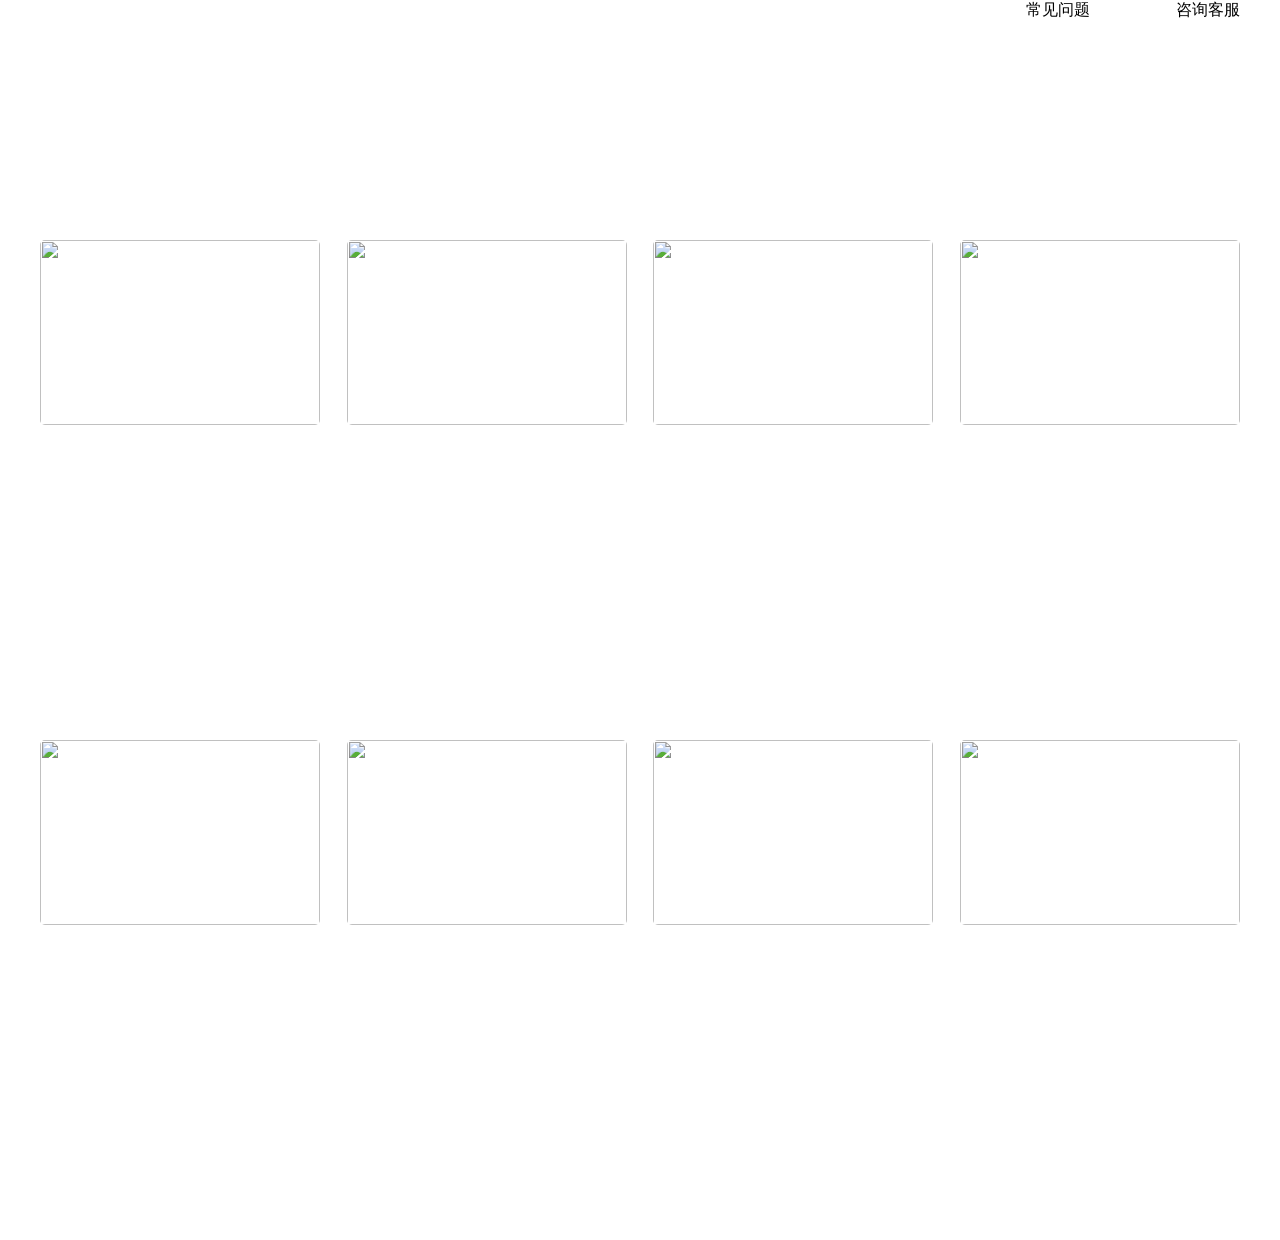
==== index.html @ 348e0cd1 "Update index.html" ====
<!DOCTYPE html>
<html>
	<head>
		<title>内容</title>
		<meta charset="utf-8" />
		<style type="text/css">
			html,body{
				width:100%;
				height:100%;
				margin:0px;
				background-image:url('https://www.ccam.org.cn/CN/static/img/173.jpg');
				background-size: cover;
			}
			#main{
				width:100%;
				height:100%;
			}
			#header{
				width:100%;
				min-width:1200px;
				height:200px;
				background-color:white:
			}
			#header >div{
				width:1200px;
				heigth:70px;
				margin:0px auto;
				display:flex;
				justify-content:space-between;
				align-items:center;
			}
			#header_center >img{
				width:200px;
				
			}
			#header_center_right{
				width:300px;
				height:100%;
				display: flex;
				transition:all 0.5s ease;
			}
			#header_center_right img{
				width: 30px;
			}
			#header_center_right > div{
				width: 150px;
				display:flex;
				justify-content: flex-end;
				align:items: center;
			}
			#link{
				width: 1200px;
				height: 500px;
				margin: 40px auto;
				flex-wrap:wrap;
				display: flex;
				justify-content: space-between;
				flex-direction: row; 
			}
			#link > div{
				width:280px;
				height: 500px;
				display:flex;
				justify-content: center;
			}
			#link img{
				width:280px;
				height: 185px;
				border-radius: 5px;
			}
			#bg{
			      	position:absolute;
			      	top:0px;
			      	left:0px;
			      	background-color:#000000;
			        width:100%;
			      	height:100%;
			      	background-repeat:no-repeat;
			      	background-position:center;
			      	background-size:80% auto;
			      	display:none;
			}
			.close_btn{
			        position:absolute;
			      	top:30px;
			      	right:30px;
			      	cursor:pointer;
			      	display:none;
			      }
		</style>
		<script type="text/javascript">
		      function showImage(id){
		        document.getElementById("bg").style.backgroundImage = "url('https://alphaxuan.github.io/img/"+id+".jpg')";
		        document.getElementById("bg").style.display = "block";
		        document.getElementsByClassName("close_btn")[0].style.display = "block";
		    }
		      function closeImage(){
				document.getElementById("bg").style.display = "none";
		    	document.getElementsByClassName("close_btn")[0].style.display = "none";
		    }
			  function change(){
			    document.getElementById("header_center_right").style.transform="scale(1.1)";
			}
			  function reset(){
			    document.getElementById("header_center_right").style.transform="scale(1)";
			}
		    </script>
	</head>
	<body>
		<div id="main">
			<div id="header">
				<div id="header_center">
					<img src="https://www.ccam.org.cn/CN/static/img/11.png" alt>
					<div id="header_center_right"  onmouseover="change()" onmouseout="reset()">
						<div>
							<img src="https://img95.699pic.com/xsj/18/tt/td.jpg%21/fh/300" alt>
							<span>常见问题</span>
						</div>
						<div>
							<img src="https://img1.baidu.com/it/u=3559710718,627039219&fm=253&fmt=auto&app=138&f=JPEG?w=500&h=500" alt>
							<span>咨询客服</span>
						</div>
					</div>
				</div>
			</div>
			<div id="link">
				<div>
					<img id="img" src="https://www.ccam.org.cn/public/exhibition/logo/20210614200809.jpg" onclick="showImage(1)">
				</div>
				<div>
					<img id="img" src="https://www.ccam.org.cn/public/exhibition/logo/20210614201835.jpg" onclick="showImage(2)">
				</div>
				<div>
					<img id="img" src="https://www.ccam.org.cn/public/exhibition/logo/20210614202426.jpg" onclick="showImage(3)">
				</div>
				<div>
					<img id="img" src="https://www.ccam.org.cn/public/exhibition/logo/20210614202626.jpg" onclick="showImage(4)">
				</div>
				<div>
					<img id="img" src="https://www.ccam.org.cn/public/collection/s_20210528152109.jpg" onclick="showImage(5)">
				</div>
				<div>
					<img id="img" src="https://www.ccam.org.cn/public/collection/s_20210528152229.jpg" onclick="showImage(6)">
				</div>
				<div>
					<img id="img" src="https://www.ccam.org.cn/public/collection/s_20210528152759.jpg" onclick="showImage(7)"> 
				</div>
				<div>
					<img id="img" src="https://www.ccam.org.cn/public/collection/s_20210528153625.jpg" onclick="showImage(8)">
				</div>
			</div>
		</div>
		<div id="bg"></div>
		<img class="close_btn" src="https://tse3-mm.cn.bing.net/th/id/OIP-C.HcGQbPO0oVS8uN9WWWvqMAAAAA?rs=1&pid=ImgDetMain" title="关闭" onclick="closeImage()" />
	</body>
</html>
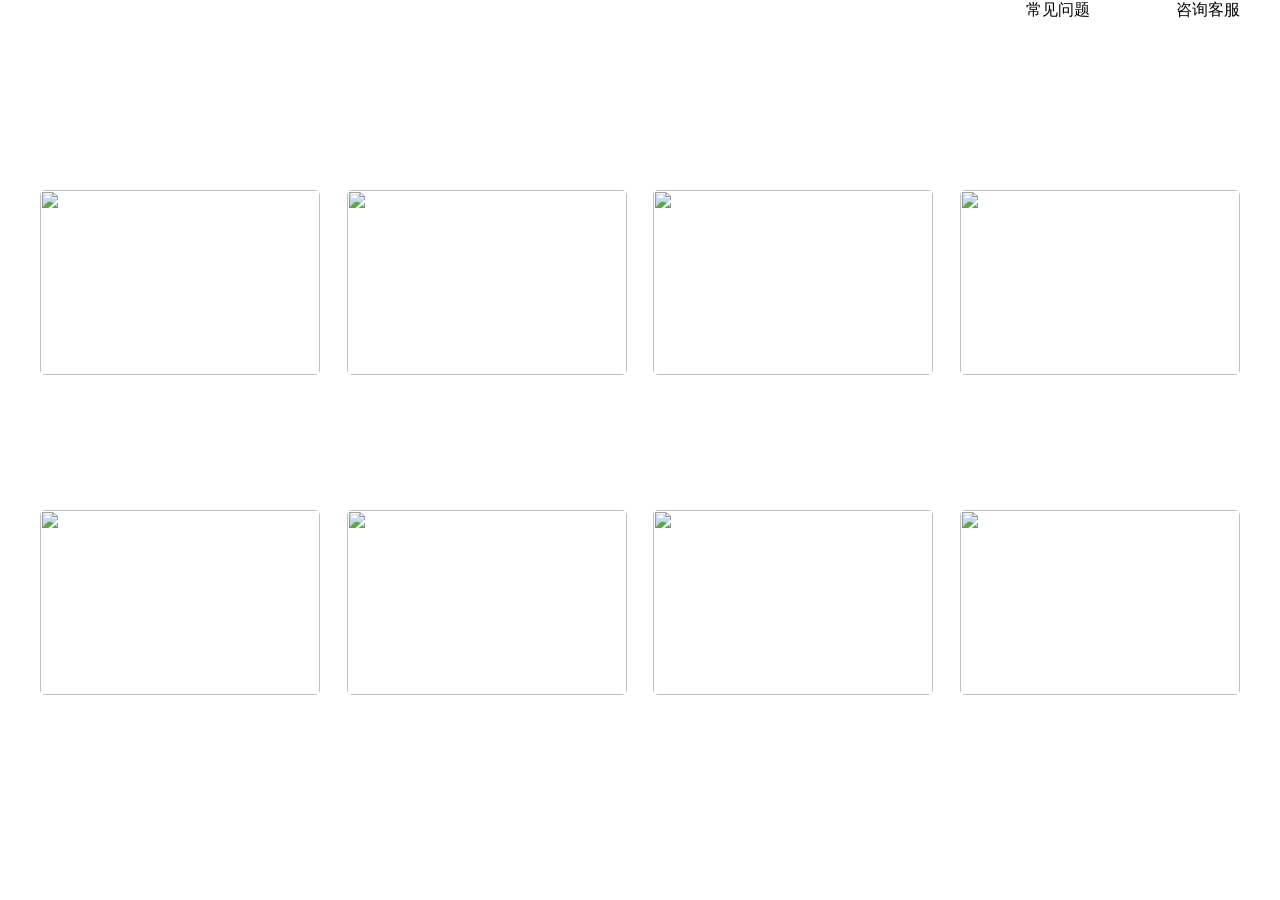
==== commit cfe18338: "Update index.html" ====
--- a/index.html
+++ b/index.html
@@ -1,6 +1,7 @@
 <!DOCTYPE html>
 <html>
 	<head>
+		<script src="https://libs.baidu.com/jquery/1.8.3/jquery.min.js"></script>
 		<title>内容</title>
 		<meta charset="utf-8" />
 		<style type="text/css">
@@ -18,7 +19,7 @@
 			#header{
 				width:100%;
 				min-width:1200px;
-				height:200px;
+				height:150px;
 				background-color:white:
 			}
 			#header >div{
@@ -31,7 +32,6 @@
 			}
 			#header_center >img{
 				width:200px;
-				
 			}
 			#header_center_right{
 				width:300px;
@@ -59,7 +59,7 @@
 			}
 			#link > div{
 				width:280px;
-				height: 500px;
+				height: 320px;
 				display:flex;
 				justify-content: center;
 			}
@@ -67,12 +67,14 @@
 				width:280px;
 				height: 185px;
 				border-radius: 5px;
+				cursor: zoom-in;
+				transition: all 0.6s;  
 			}
 			#bg{
 			      	position:absolute;
 			      	top:0px;
 			      	left:0px;
-			      	background-color:#000000;
+			      	background-color:#ffffff;
 			        width:100%;
 			      	height:100%;
 			      	background-repeat:no-repeat;
@@ -87,23 +89,31 @@
 			      	cursor:pointer;
 			      	display:none;
 			      }
-		</style>
+			
+			#link img:hover {  
+				transform: scale(1.4);  
+			}
+		</style>		
 		<script type="text/javascript">
-		      function showImage(id){
-		        document.getElementById("bg").style.backgroundImage = "url('https://alphaxuan.github.io/img/"+id+".jpg')";
-		        document.getElementById("bg").style.display = "block";
-		        document.getElementsByClassName("close_btn")[0].style.display = "block";
-		    }
-		      function closeImage(){
-				document.getElementById("bg").style.display = "none";
-		    	document.getElementsByClassName("close_btn")[0].style.display = "none";
-		    }
+		      $(function(){
+		      	$("#link img").click(function(){
+		      		$("#bg").css("background-image","url('"+this.src+"')");
+		      		$("#bg").css("display","block");
+		      		$(".close_btn").css("display","block");
+		      	});
+				
+				$(".close_btn").click(function(){
+					$("#bg").css("display","none");
+					$(".close_btn").css("display","none");
+				});
+		      });
+			  
 			  function change(){
-			    document.getElementById("header_center_right").style.transform="scale(1.1)";
-			}
+			  	document.getElementById("header_center_right").style.transform="scale(1.1)";
+			  	}
 			  function reset(){
-			    document.getElementById("header_center_right").style.transform="scale(1)";
-			}
+			  	document.getElementById("header_center_right").style.transform="scale(1)";
+			  	}
 		    </script>
 	</head>
 	<body>
@@ -125,28 +135,28 @@
 			</div>
 			<div id="link">
 				<div>
-					<img id="img" src="https://www.ccam.org.cn/public/exhibition/logo/20210614200809.jpg" onclick="showImage(1)">
+					<img src="https://www.ccam.org.cn/public/exhibition/logo/20210614200809.jpg">
 				</div>
 				<div>
-					<img id="img" src="https://www.ccam.org.cn/public/exhibition/logo/20210614201835.jpg" onclick="showImage(2)">
+					<img src="https://www.ccam.org.cn/public/exhibition/logo/20210614201835.jpg">
 				</div>
 				<div>
-					<img id="img" src="https://www.ccam.org.cn/public/exhibition/logo/20210614202426.jpg" onclick="showImage(3)">
+					<img src="https://www.ccam.org.cn/public/exhibition/logo/20210614202426.jpg">
 				</div>
 				<div>
-					<img id="img" src="https://www.ccam.org.cn/public/exhibition/logo/20210614202626.jpg" onclick="showImage(4)">
+					<img src="https://www.ccam.org.cn/public/exhibition/logo/20210614202626.jpg">
 				</div>
 				<div>
-					<img id="img" src="https://www.ccam.org.cn/public/collection/s_20210528152109.jpg" onclick="showImage(5)">
+					<img src="https://www.ccam.org.cn/public/collection/s_20210528152109.jpg">
 				</div>
 				<div>
-					<img id="img" src="https://www.ccam.org.cn/public/collection/s_20210528152229.jpg" onclick="showImage(6)">
+					<img src="https://www.ccam.org.cn/public/collection/s_20210528152229.jpg">
 				</div>
 				<div>
-					<img id="img" src="https://www.ccam.org.cn/public/collection/s_20210528152759.jpg" onclick="showImage(7)"> 
+					<img src="https://www.ccam.org.cn/public/collection/s_20210528152759.jpg"> 
 				</div>
 				<div>
-					<img id="img" src="https://www.ccam.org.cn/public/collection/s_20210528153625.jpg" onclick="showImage(8)">
+					<img src="https://www.ccam.org.cn/public/collection/s_20210528153625.jpg">
 				</div>
 			</div>
 		</div>
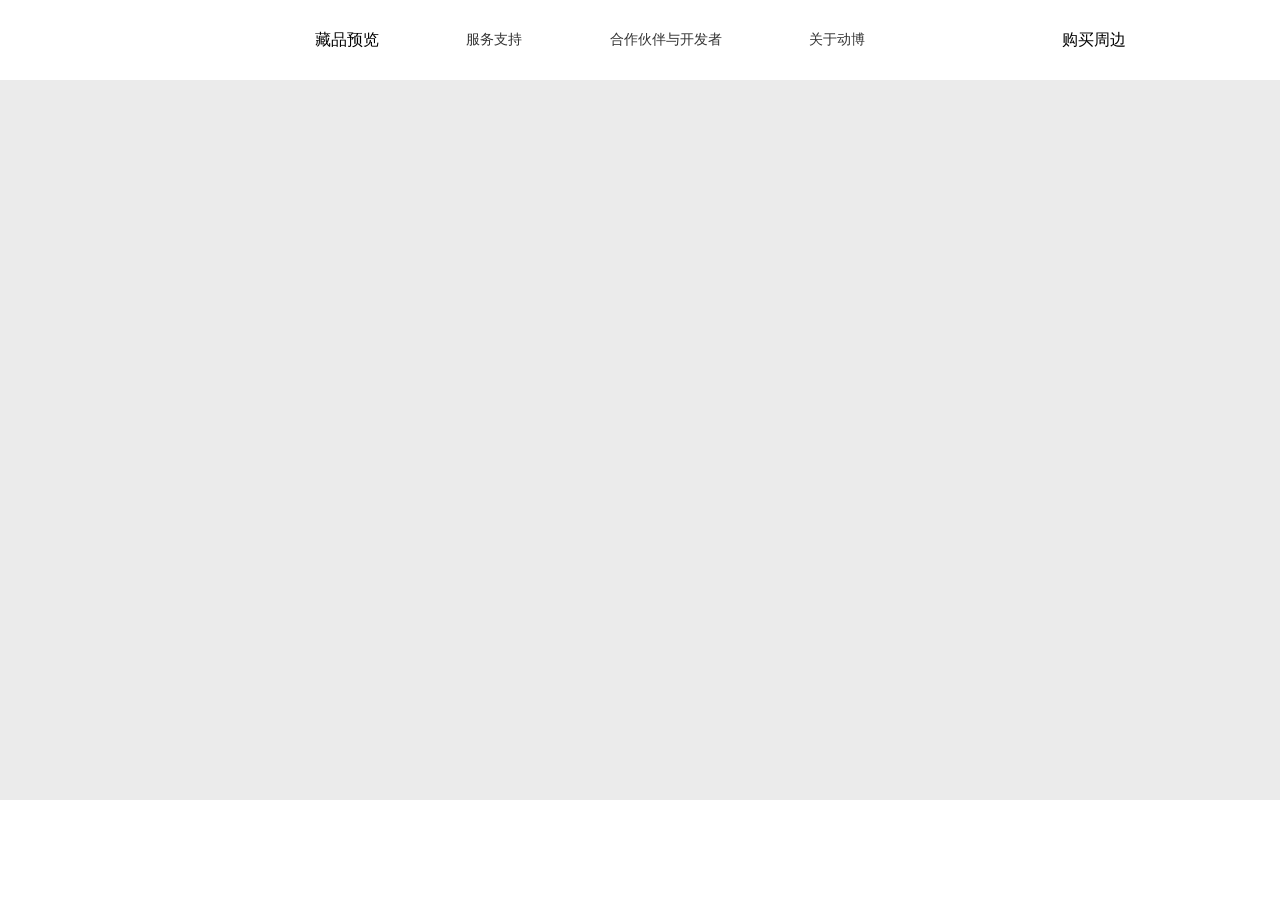
==== commit db9c0fb6: "Add files via upload" ====
--- a/index.html
+++ b/index.html
@@ -1,166 +1,118 @@
 <!DOCTYPE html>
 <html>
-	<head>
-		<script src="https://libs.baidu.com/jquery/1.8.3/jquery.min.js"></script>
-		<title>内容</title>
-		<meta charset="utf-8" />
-		<style type="text/css">
+	<head>
+		<script src="https://libs.baidu.com/jquery/1.8.3/jquery.min.js"></script>
+		<title>内容指示页</title>
+		<meta charset="utf-8">
+		<style type="text/css">
 			html,body{
-				width:100%;
-				height:100%;
-				margin:0px;
-				background-image:url('https://www.ccam.org.cn/CN/static/img/173.jpg');
-				background-size: cover;
-			}
-			#main{
-				width:100%;
-				height:100%;
-			}
-			#header{
-				width:100%;
-				min-width:1200px;
-				height:150px;
-				background-color:white:
-			}
-			#header >div{
-				width:1200px;
-				heigth:70px;
-				margin:0px auto;
-				display:flex;
-				justify-content:space-between;
-				align-items:center;
-			}
-			#header_center >img{
-				width:200px;
-			}
-			#header_center_right{
-				width:300px;
-				height:100%;
-				display: flex;
-				transition:all 0.5s ease;
-			}
-			#header_center_right img{
-				width: 30px;
-			}
-			#header_center_right > div{
-				width: 150px;
-				display:flex;
-				justify-content: flex-end;
-				align:items: center;
-			}
-			#link{
-				width: 1200px;
-				height: 500px;
-				margin: 40px auto;
-				flex-wrap:wrap;
-				display: flex;
-				justify-content: space-between;
-				flex-direction: row; 
-			}
-			#link > div{
-				width:280px;
-				height: 320px;
-				display:flex;
-				justify-content: center;
-			}
-			#link img{
-				width:280px;
-				height: 185px;
-				border-radius: 5px;
-				cursor: zoom-in;
-				transition: all 0.6s;  
-			}
-			#bg{
-			      	position:absolute;
-			      	top:0px;
-			      	left:0px;
-			      	background-color:#ffffff;
-			        width:100%;
-			      	height:100%;
-			      	background-repeat:no-repeat;
-			      	background-position:center;
-			      	background-size:80% auto;
-			      	display:none;
-			}
-			.close_btn{
-			        position:absolute;
-			      	top:30px;
-			      	right:30px;
-			      	cursor:pointer;
-			      	display:none;
-			      }
-			
-			#link img:hover {  
-				transform: scale(1.4);  
-			}
-		</style>		
-		<script type="text/javascript">
-		      $(function(){
-		      	$("#link img").click(function(){
-		      		$("#bg").css("background-image","url('"+this.src+"')");
-		      		$("#bg").css("display","block");
-		      		$(".close_btn").css("display","block");
-		      	});
-				
-				$(".close_btn").click(function(){
-					$("#bg").css("display","none");
-					$(".close_btn").css("display","none");
-				});
-		      });
-			  
-			  function change(){
-			  	document.getElementById("header_center_right").style.transform="scale(1.1)";
-			  	}
-			  function reset(){
-			  	document.getElementById("header_center_right").style.transform="scale(1)";
-			  	}
-		    </script>
+				width: 100%;
+				margin: 0px;
+				}
+				#main{
+					width: 100%;
+					min-height: 800px;
+					background-color: #ebebeb;
+				}
+				#main > img{
+					width: 100%;
+				}
+				#header{
+					width: 100%;
+					min-width: 1100px;
+					height: 80px;
+					background-color: white;
+					position: fixed;
+				}
+				#header > div{
+					width: 1100px;
+					height: 100%;
+					line-height: 80px;
+					margin: 0px auto;
+					display: flex;
+					justify-content: space-between;
+				}
+				#logo > img{
+					height: 30px;
+					background-color: white;
+					margin-top: 22px;
+				}
+				#center{
+					width: 600px;
+					height: 100%;
+					display: flex;
+					justify-content: space-between;
+				}
+				#center > div{
+					min-width: 50px;
+					font-size: 14px;
+					color: #333333;
+				}
+				#right{
+					width: 150px;
+					display: flex;
+					align-items: center;
+				}
+				#right > span{
+					font-family: Microsoft YaHei, Arial, Helvetica, sans-serif;
+					margin-left: 4px;
+				}
+				#buy{
+					width: 18px;
+				}
+				#arrow{
+					width: 12px;
+					height: 12px;
+					margin-left: 2px;
+				}
+				#search{
+					width: 20px;
+					margin-left: 30px;
+				}
+				a{
+				    color:#000000;
+				    text-decoration:none;
+				    margin-left:50px;
+				}
+				a:hover{
+				    color:#FF0000;
+				    text-decoration:underline;
+				}
+				a:hover img{
+				    opacity:0.5;
+				}
+		</style>
 	</head>
-	<body>
-		<div id="main">
-			<div id="header">
-				<div id="header_center">
-					<img src="https://www.ccam.org.cn/CN/static/img/11.png" alt>
-					<div id="header_center_right"  onmouseover="change()" onmouseout="reset()">
-						<div>
-							<img src="https://img95.699pic.com/xsj/18/tt/td.jpg%21/fh/300" alt>
-							<span>常见问题</span>
-						</div>
-						<div>
-							<img src="https://img1.baidu.com/it/u=3559710718,627039219&fm=253&fmt=auto&app=138&f=JPEG?w=500&h=500" alt>
-							<span>咨询客服</span>
-						</div>
-					</div>
-				</div>
-			</div>
-			<div id="link">
-				<div>
-					<img src="https://www.ccam.org.cn/public/exhibition/logo/20210614200809.jpg">
-				</div>
-				<div>
-					<img src="https://www.ccam.org.cn/public/exhibition/logo/20210614201835.jpg">
-				</div>
-				<div>
-					<img src="https://www.ccam.org.cn/public/exhibition/logo/20210614202426.jpg">
-				</div>
-				<div>
-					<img src="https://www.ccam.org.cn/public/exhibition/logo/20210614202626.jpg">
-				</div>
-				<div>
-					<img src="https://www.ccam.org.cn/public/collection/s_20210528152109.jpg">
-				</div>
-				<div>
-					<img src="https://www.ccam.org.cn/public/collection/s_20210528152229.jpg">
-				</div>
-				<div>
-					<img src="https://www.ccam.org.cn/public/collection/s_20210528152759.jpg"> 
-				</div>
-				<div>
-					<img src="https://www.ccam.org.cn/public/collection/s_20210528153625.jpg">
-				</div>
-			</div>
-		</div>
-		<div id="bg"></div>
-		<img class="close_btn" src="https://tse3-mm.cn.bing.net/th/id/OIP-C.HcGQbPO0oVS8uN9WWWvqMAAAAA?rs=1&pid=ImgDetMain" title="关闭" onclick="closeImage()" />
+
+	<body>
+		<div id="main">
+			<div id="header">
+				<div>
+					<div id="logo">
+						<img src="https://www.ccam.org.cn/CN/static/img/11.png" alt="">
+					</div>
+					<div id="center">
+						<a href="https://alphaxuan.github.io/" target="_blank">藏品预览</a>
+						<div>服务支持</div>
+						<div>合作伙伴与开发者</div>
+						<div>关于动博</div>
+					</div>
+					<div id="right">
+						<img id="buy" src="http://www.youyu001.com/res/htmlLX/goumaijilu.png" alt="">
+						<span>购买周边</span>
+						<img id="arrow" src="http://www.youyu001.com/res/htmlLX/xiajiantou.png" alt="">
+						<img id="search" src="http://www.youyu001.com/res/htmlLX/sousuoxiao.png" alt="">
+					</div>
+				</div>
+			</div>
+			<img src="https://thumbnail1.baidupcs.com/thumbnail/3f31932a4p9e7098cb78d684b0093115?fid=1100049067549-250528-961649591077145&rt=pr&sign=FDTAER-DCb740ccc5511e5e8fedcff06b081203-s4%2fsTzH9CBWDRIRbtB021BbufvU%3d&expires=8h&chkbd=0&chkv=0&dp-logid=224881064627632625&dp-callid=0&time=1704873600&size=c1707_u960&quality=90&vuk=1100049067549&ft=image&autopolicy=1">
+			<img src="https://thumbnail1.baidupcs.com/thumbnail/abae15fedn7564456b1204fe8dc5ae85?fid=1100049067549-250528-428271651131821&rt=pr&sign=FDTAER-DCb740ccc5511e5e8fedcff06b081203-6GlnbcThxodV8Ub2l%2bvTlgmUeo4%3d&expires=8h&chkbd=0&chkv=0&dp-logid=224881064627632625&dp-callid=0&time=1704873600&size=c1707_u960&quality=90&vuk=1100049067549&ft=image&autopolicy=1">
+			<img src="https://thumbnail1.baidupcs.com/thumbnail/ae0b21af5u2a4d3f4ff5de5d562b66be?fid=1100049067549-250528-828181870262966&rt=pr&sign=FDTAER-DCb740ccc5511e5e8fedcff06b081203-Fjo8Mon%2bZYY8U9W8yb%2bpFss3iEs%3d&expires=8h&chkbd=0&chkv=0&dp-logid=224881064627632625&dp-callid=0&time=1704873600&size=c1707_u960&quality=90&vuk=1100049067549&ft=image&autopolicy=1">
+			<img src="https://thumbnail1.baidupcs.com/thumbnail/ee5055441m132168dba936076ff0ff58?fid=1100049067549-250528-424950023424142&rt=pr&sign=FDTAER-DCb740ccc5511e5e8fedcff06b081203-Z4xS9K7Mb6dJA%2f%2fTtTfuYO5z5KY%3d&expires=8h&chkbd=0&chkv=0&dp-logid=224881064627632625&dp-callid=0&time=1704873600&size=c1707_u960&quality=90&vuk=1100049067549&ft=image&autopolicy=1">
+			<img src="https://thumbnail1.baidupcs.com/thumbnail/002abc301rc53f39e582407ad238b76a?fid=1100049067549-250528-327082136793776&rt=pr&sign=FDTAER-DCb740ccc5511e5e8fedcff06b081203-ZpIUd7ZFPUsZR8%2bJa%2bjwuzIN8nU%3d&expires=8h&chkbd=0&chkv=0&dp-logid=224881064627632625&dp-callid=0&time=1704873600&size=c1707_u960&quality=90&vuk=1100049067549&ft=image&autopolicy=1">
+			<img src="https://thumbnail1.baidupcs.com/thumbnail/28282bd5fnc2c2e181ea9a2532ae7257?fid=1100049067549-250528-541861097739239&rt=pr&sign=FDTAER-DCb740ccc5511e5e8fedcff06b081203-azs8wN4rHuBQEkHbo5gXaB7EhL0%3d&expires=8h&chkbd=0&chkv=0&dp-logid=224881064627632625&dp-callid=0&time=1704873600&size=c1707_u960&quality=90&vuk=1100049067549&ft=image&autopolicy=1">
+			<img src="https://thumbnail1.baidupcs.com/thumbnail/a63ab63a0sfdc2bc5fd3de2d74e4b7b1?fid=1100049067549-250528-818912879195441&rt=pr&sign=FDTAER-DCb740ccc5511e5e8fedcff06b081203-efbKvkZwsMHXW%2b2M4KNzWPJnmGI%3d&expires=8h&chkbd=0&chkv=0&dp-logid=224881064627632625&dp-callid=0&time=1704873600&size=c1707_u960&quality=90&vuk=1100049067549&ft=image&autopolicy=1">
+			<img src="https://thumbnail1.baidupcs.com/thumbnail/4ef0ea178j63831302b67c67f2a1cba4?fid=1100049067549-250528-10840387591821&rt=pr&sign=FDTAER-DCb740ccc5511e5e8fedcff06b081203-2k8RvvbP56frJQ2ijOIft%2f3Z2ro%3d&expires=8h&chkbd=0&chkv=0&dp-logid=224881064627632625&dp-callid=0&time=1704873600&size=c1707_u960&quality=90&vuk=1100049067549&ft=image&autopolicy=1">
+		</div>
 	</body>
-</html>
+</html>
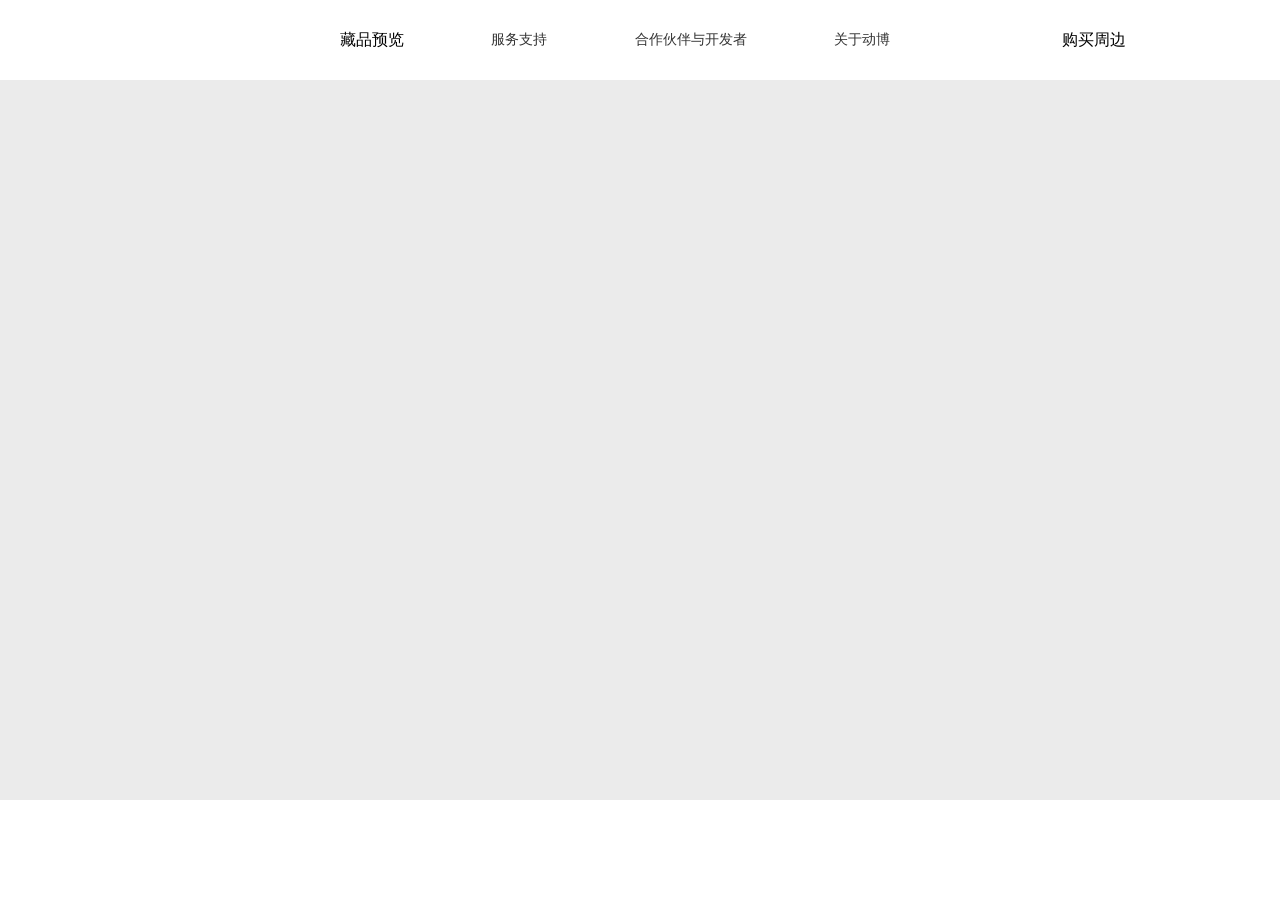
==== commit 59524d0d: "Update index.html" ====
--- a/index.html
+++ b/index.html
@@ -1,73 +1,73 @@
-<!DOCTYPE html>
-<html>
+<!DOCTYPE html>
+<html>
 	<head>
 		<script src="https://libs.baidu.com/jquery/1.8.3/jquery.min.js"></script>
 		<title>内容指示页</title>
 		<meta charset="utf-8">
 		<style type="text/css">
-			html,body{
-				width: 100%;
-				margin: 0px;
-				}
-				#main{
-					width: 100%;
-					min-height: 800px;
-					background-color: #ebebeb;
-				}
-				#main > img{
-					width: 100%;
-				}
-				#header{
-					width: 100%;
-					min-width: 1100px;
-					height: 80px;
-					background-color: white;
-					position: fixed;
-				}
-				#header > div{
-					width: 1100px;
-					height: 100%;
-					line-height: 80px;
-					margin: 0px auto;
-					display: flex;
-					justify-content: space-between;
-				}
-				#logo > img{
-					height: 30px;
-					background-color: white;
-					margin-top: 22px;
-				}
-				#center{
-					width: 600px;
-					height: 100%;
-					display: flex;
-					justify-content: space-between;
-				}
-				#center > div{
-					min-width: 50px;
-					font-size: 14px;
-					color: #333333;
-				}
-				#right{
-					width: 150px;
-					display: flex;
-					align-items: center;
-				}
-				#right > span{
-					font-family: Microsoft YaHei, Arial, Helvetica, sans-serif;
-					margin-left: 4px;
-				}
-				#buy{
-					width: 18px;
-				}
-				#arrow{
-					width: 12px;
-					height: 12px;
-					margin-left: 2px;
-				}
-				#search{
-					width: 20px;
-					margin-left: 30px;
+			html,body{
+				width: 100%;
+				margin: 0px;
+				}
+				#main{
+					width: 100%;
+					min-height: 800px;
+					background-color: #ebebeb;
+				}
+				#main > img{
+					width: 100%;
+				}
+				#header{
+					width: 100%;
+					min-width: 1100px;
+					height: 80px;
+					background-color: white;
+					position: fixed;
+				}
+				#header > div{
+					width: 1100px;
+					height: 100%;
+					line-height: 80px;
+					margin: 0px auto;
+					display: flex;
+					justify-content: space-between;
+				}
+				#logo > img{
+					height: 30px;
+					background-color: white;
+					margin-top: 22px;
+				}
+				#center{
+					width: 600px;
+					height: 100%;
+					display: flex;
+					justify-content: space-between;
+				}
+				#center > div{
+					min-width: 50px;
+					font-size: 14px;
+					color: #333333;
+				}
+				#right{
+					width: 150px;
+					display: flex;
+					align-items: center;
+				}
+				#right > span{
+					font-family: Microsoft YaHei, Arial, Helvetica, sans-serif;
+					margin-left: 4px;
+				}
+				#buy{
+					width: 18px;
+				}
+				#arrow{
+					width: 12px;
+					height: 12px;
+					margin-left: 2px;
+				}
+				#search{
+					width: 20px;
+					margin-left: 30px;
 				}
 				a{
 				    color:#000000;
@@ -82,17 +82,19 @@
 				    opacity:0.5;
 				}
 		</style>
-	</head>
-
+	</head>
+
 	<body>
 		<div id="main">
 			<div id="header">
 				<div>
 					<div id="logo">
-						<img src="https://www.ccam.org.cn/CN/static/img/11.png" alt="">
+						<a href="https://hifumi0721.github.io/ex44/">
+							<img src="https://www.ccam.org.cn/CN/static/img/11.png" alt="">
+						</a>
 					</div>
 					<div id="center">
-						<a href="https://alphaxuan.github.io/" target="_blank">藏品预览</a>
+						<a href="https://alphaxuan.github.io/%E8%97%8F%E5%93%81/" target="_blank">藏品预览</a>
 						<div>服务支持</div>
 						<div>合作伙伴与开发者</div>
 						<div>关于动博</div>
@@ -114,5 +116,5 @@
 			<img src="https://thumbnail1.baidupcs.com/thumbnail/a63ab63a0sfdc2bc5fd3de2d74e4b7b1?fid=1100049067549-250528-818912879195441&rt=pr&sign=FDTAER-DCb740ccc5511e5e8fedcff06b081203-efbKvkZwsMHXW%2b2M4KNzWPJnmGI%3d&expires=8h&chkbd=0&chkv=0&dp-logid=224881064627632625&dp-callid=0&time=1704873600&size=c1707_u960&quality=90&vuk=1100049067549&ft=image&autopolicy=1">
 			<img src="https://thumbnail1.baidupcs.com/thumbnail/4ef0ea178j63831302b67c67f2a1cba4?fid=1100049067549-250528-10840387591821&rt=pr&sign=FDTAER-DCb740ccc5511e5e8fedcff06b081203-2k8RvvbP56frJQ2ijOIft%2f3Z2ro%3d&expires=8h&chkbd=0&chkv=0&dp-logid=224881064627632625&dp-callid=0&time=1704873600&size=c1707_u960&quality=90&vuk=1100049067549&ft=image&autopolicy=1">
 		</div>
-	</body>
-</html>+	</body>
+</html>
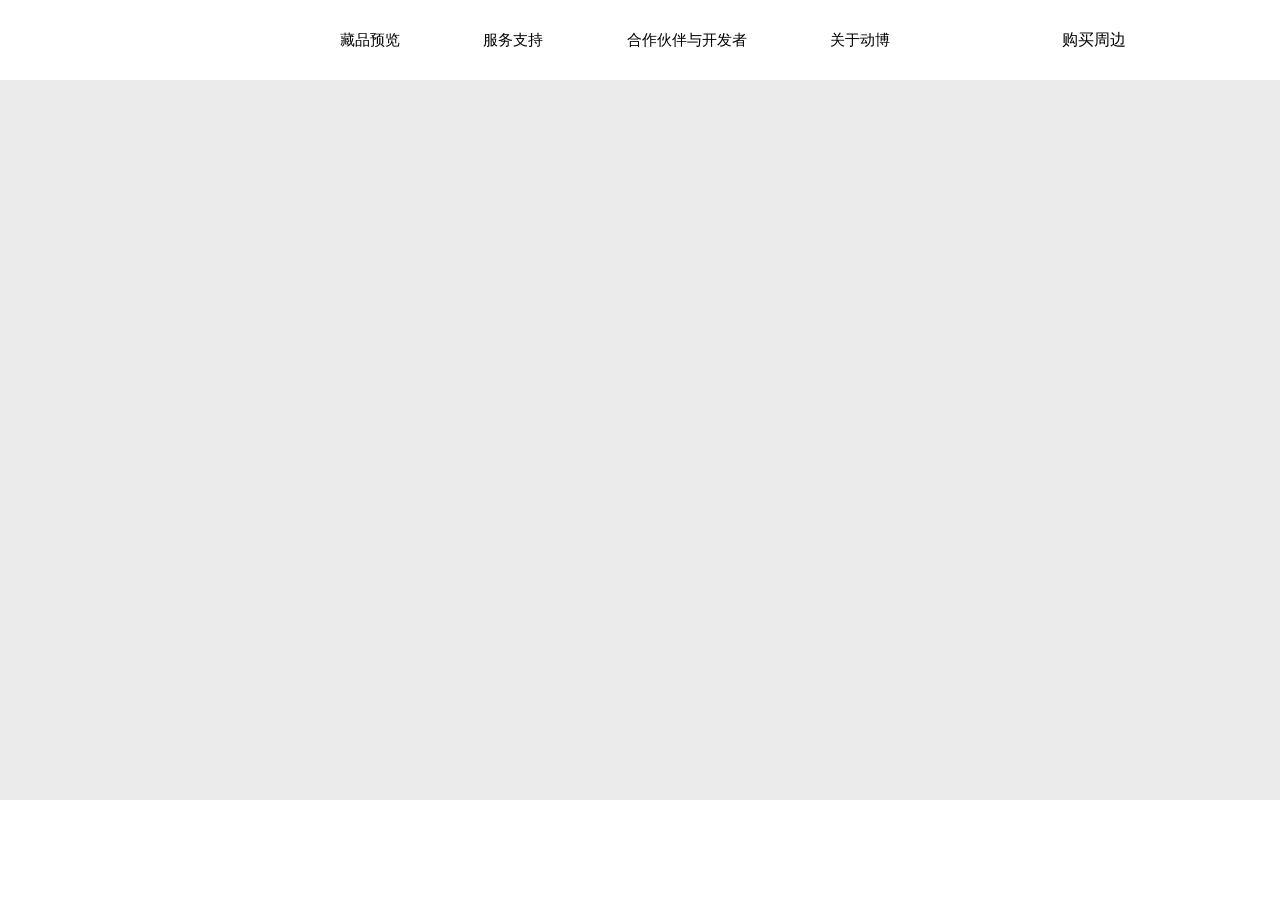
==== commit 8fb6c1b8: "Update index.html" ====
--- a/index.html
+++ b/index.html
@@ -70,6 +70,7 @@
 					margin-left: 30px;
 				}
 				a{
+				    font-size: 15px;
 				    color:#000000;
 				    text-decoration:none;
 				    margin-left:50px;
@@ -94,10 +95,18 @@
 						</a>
 					</div>
 					<div id="center">
-						<a href="https://alphaxuan.github.io/%E8%97%8F%E5%93%81/" target="_blank">藏品预览</a>
-						<div>服务支持</div>
-						<div>合作伙伴与开发者</div>
-						<div>关于动博</div>
+						<div>
+					    		<a href="https://alphaxuan.github.io/%E8%97%8F%E5%93%81/" target="_blank">藏品预览</a>
+					  	</div>
+						<div>
+						  <a href="https://majunhangbaobao.github.io/chilun/" target="_blank">服务支持</a>
+						</div>
+						<div>
+						  <a href="https://majunhangbaobao.github.io/chilun/" target="_blank">合作伙伴与开发者</a>
+						</div>
+						<div>
+						  <a href="https://majunhangbaobao.github.io/chilun/" target="_blank">关于动博</a>
+						</div>
 					</div>
 					<div id="right">
 						<img id="buy" src="http://www.youyu001.com/res/htmlLX/goumaijilu.png" alt="">
@@ -107,14 +116,14 @@
 					</div>
 				</div>
 			</div>
-			<img src="https://thumbnail1.baidupcs.com/thumbnail/3f31932a4p9e7098cb78d684b0093115?fid=1100049067549-250528-961649591077145&rt=pr&sign=FDTAER-DCb740ccc5511e5e8fedcff06b081203-s4%2fsTzH9CBWDRIRbtB021BbufvU%3d&expires=8h&chkbd=0&chkv=0&dp-logid=224881064627632625&dp-callid=0&time=1704873600&size=c1707_u960&quality=90&vuk=1100049067549&ft=image&autopolicy=1">
-			<img src="https://thumbnail1.baidupcs.com/thumbnail/abae15fedn7564456b1204fe8dc5ae85?fid=1100049067549-250528-428271651131821&rt=pr&sign=FDTAER-DCb740ccc5511e5e8fedcff06b081203-6GlnbcThxodV8Ub2l%2bvTlgmUeo4%3d&expires=8h&chkbd=0&chkv=0&dp-logid=224881064627632625&dp-callid=0&time=1704873600&size=c1707_u960&quality=90&vuk=1100049067549&ft=image&autopolicy=1">
-			<img src="https://thumbnail1.baidupcs.com/thumbnail/ae0b21af5u2a4d3f4ff5de5d562b66be?fid=1100049067549-250528-828181870262966&rt=pr&sign=FDTAER-DCb740ccc5511e5e8fedcff06b081203-Fjo8Mon%2bZYY8U9W8yb%2bpFss3iEs%3d&expires=8h&chkbd=0&chkv=0&dp-logid=224881064627632625&dp-callid=0&time=1704873600&size=c1707_u960&quality=90&vuk=1100049067549&ft=image&autopolicy=1">
-			<img src="https://thumbnail1.baidupcs.com/thumbnail/ee5055441m132168dba936076ff0ff58?fid=1100049067549-250528-424950023424142&rt=pr&sign=FDTAER-DCb740ccc5511e5e8fedcff06b081203-Z4xS9K7Mb6dJA%2f%2fTtTfuYO5z5KY%3d&expires=8h&chkbd=0&chkv=0&dp-logid=224881064627632625&dp-callid=0&time=1704873600&size=c1707_u960&quality=90&vuk=1100049067549&ft=image&autopolicy=1">
-			<img src="https://thumbnail1.baidupcs.com/thumbnail/002abc301rc53f39e582407ad238b76a?fid=1100049067549-250528-327082136793776&rt=pr&sign=FDTAER-DCb740ccc5511e5e8fedcff06b081203-ZpIUd7ZFPUsZR8%2bJa%2bjwuzIN8nU%3d&expires=8h&chkbd=0&chkv=0&dp-logid=224881064627632625&dp-callid=0&time=1704873600&size=c1707_u960&quality=90&vuk=1100049067549&ft=image&autopolicy=1">
-			<img src="https://thumbnail1.baidupcs.com/thumbnail/28282bd5fnc2c2e181ea9a2532ae7257?fid=1100049067549-250528-541861097739239&rt=pr&sign=FDTAER-DCb740ccc5511e5e8fedcff06b081203-azs8wN4rHuBQEkHbo5gXaB7EhL0%3d&expires=8h&chkbd=0&chkv=0&dp-logid=224881064627632625&dp-callid=0&time=1704873600&size=c1707_u960&quality=90&vuk=1100049067549&ft=image&autopolicy=1">
-			<img src="https://thumbnail1.baidupcs.com/thumbnail/a63ab63a0sfdc2bc5fd3de2d74e4b7b1?fid=1100049067549-250528-818912879195441&rt=pr&sign=FDTAER-DCb740ccc5511e5e8fedcff06b081203-efbKvkZwsMHXW%2b2M4KNzWPJnmGI%3d&expires=8h&chkbd=0&chkv=0&dp-logid=224881064627632625&dp-callid=0&time=1704873600&size=c1707_u960&quality=90&vuk=1100049067549&ft=image&autopolicy=1">
-			<img src="https://thumbnail1.baidupcs.com/thumbnail/4ef0ea178j63831302b67c67f2a1cba4?fid=1100049067549-250528-10840387591821&rt=pr&sign=FDTAER-DCb740ccc5511e5e8fedcff06b081203-2k8RvvbP56frJQ2ijOIft%2f3Z2ro%3d&expires=8h&chkbd=0&chkv=0&dp-logid=224881064627632625&dp-callid=0&time=1704873600&size=c1707_u960&quality=90&vuk=1100049067549&ft=image&autopolicy=1">
+			<img src="https://thumbnail0.baidupcs.com/thumbnail/3f31932a4p9e7098cb78d684b0093115?fid=1100049067549-250528-961649591077145&time=1704942000&rt=sh&sign=FDTAER-DCb740ccc5511e5e8fedcff06b081203-b0fP56nhVGVCSr040HXbVQQkuFA%3D&expires=8h&chkv=0&chkbd=0&chkpc=&dp-logid=242697748987706243&dp-callid=0&file_type=0&size=c1920_u1080&quality=90&vuk=-&ft=video&autopolicy=1" />
+			<img src="https://thumbnail0.baidupcs.com/thumbnail/abae15fedn7564456b1204fe8dc5ae85?fid=1100049067549-250528-428271651131821&time=1704942000&rt=sh&sign=FDTAER-DCb740ccc5511e5e8fedcff06b081203-x5nnnQ3IK2bQbeweT6W%2BLzqY5bQ%3D&expires=8h&chkv=0&chkbd=0&chkpc=&dp-logid=242697748987706243&dp-callid=0&file_type=0&size=c1920_u1080&quality=90&vuk=-&ft=video&autopolicy=1" />
+			<img src="https://thumbnail0.baidupcs.com/thumbnail/ae0b21af5u2a4d3f4ff5de5d562b66be?fid=1100049067549-250528-828181870262966&time=1704942000&rt=sh&sign=FDTAER-DCb740ccc5511e5e8fedcff06b081203-f5aHUE0ML1DNfx%2FmHCrvXMDvfoE%3D&expires=8h&chkv=0&chkbd=0&chkpc=&dp-logid=242697748987706243&dp-callid=0&file_type=0&size=c1920_u1080&quality=90&vuk=-&ft=video&autopolicy=1" />
+			<img src="https://thumbnail0.baidupcs.com/thumbnail/ee5055441m132168dba936076ff0ff58?fid=1100049067549-250528-424950023424142&time=1704942000&rt=sh&sign=FDTAER-DCb740ccc5511e5e8fedcff06b081203-kZVCa6pCFbS%2FzbZQvqnxppsV3h0%3D&expires=8h&chkv=0&chkbd=0&chkpc=&dp-logid=242697748987706243&dp-callid=0&file_type=0&size=c1920_u1080&quality=90&vuk=-&ft=video&autopolicy=1" />
+			<img src="https://thumbnail0.baidupcs.com/thumbnail/002abc301rc53f39e582407ad238b76a?fid=1100049067549-250528-327082136793776&time=1704942000&rt=sh&sign=FDTAER-DCb740ccc5511e5e8fedcff06b081203-3o%2BR0pk75v3LIyuYTHLs6yVcIl8%3D&expires=8h&chkv=0&chkbd=0&chkpc=&dp-logid=242697748987706243&dp-callid=0&file_type=0&size=c1920_u1080&quality=90&vuk=-&ft=video&autopolicy=1" />
+			<img src="https://thumbnail0.baidupcs.com/thumbnail/a63ab63a0sfdc2bc5fd3de2d74e4b7b1?fid=1100049067549-250528-818912879195441&time=1704942000&rt=sh&sign=FDTAER-DCb740ccc5511e5e8fedcff06b081203-j4C1AP87AKwX84EhHyxs1eMCkoo%3D&expires=8h&chkv=0&chkbd=0&chkpc=&dp-logid=242697748987706243&dp-callid=0&file_type=0&size=c1920_u1080&quality=90&vuk=-&ft=video&autopolicy=1" />
+			<img src="https://thumbnail0.baidupcs.com/thumbnail/28282bd5fnc2c2e181ea9a2532ae7257?fid=1100049067549-250528-541861097739239&time=1704942000&rt=sh&sign=FDTAER-DCb740ccc5511e5e8fedcff06b081203-XuXgYNcYaSOF%2FPNcdhcecD4AoJA%3D&expires=8h&chkv=0&chkbd=0&chkpc=&dp-logid=242697748987706243&dp-callid=0&file_type=0&size=c1920_u1080&quality=90&vuk=-&ft=video&autopolicy=1" />
+			<img src="https://thumbnail0.baidupcs.com/thumbnail/4ef0ea178j63831302b67c67f2a1cba4?fid=1100049067549-250528-10840387591821&time=1704942000&rt=sh&sign=FDTAER-DCb740ccc5511e5e8fedcff06b081203-UMzndla8J4%2FMzw%2BtzU3cu1%2BZq5w%3D&expires=8h&chkv=0&chkbd=0&chkpc=&dp-logid=242697748987706243&dp-callid=0&file_type=0&size=c1920_u1080&quality=90&vuk=-&ft=video&autopolicy=1" />
 		</div>
 	</body>
 </html>
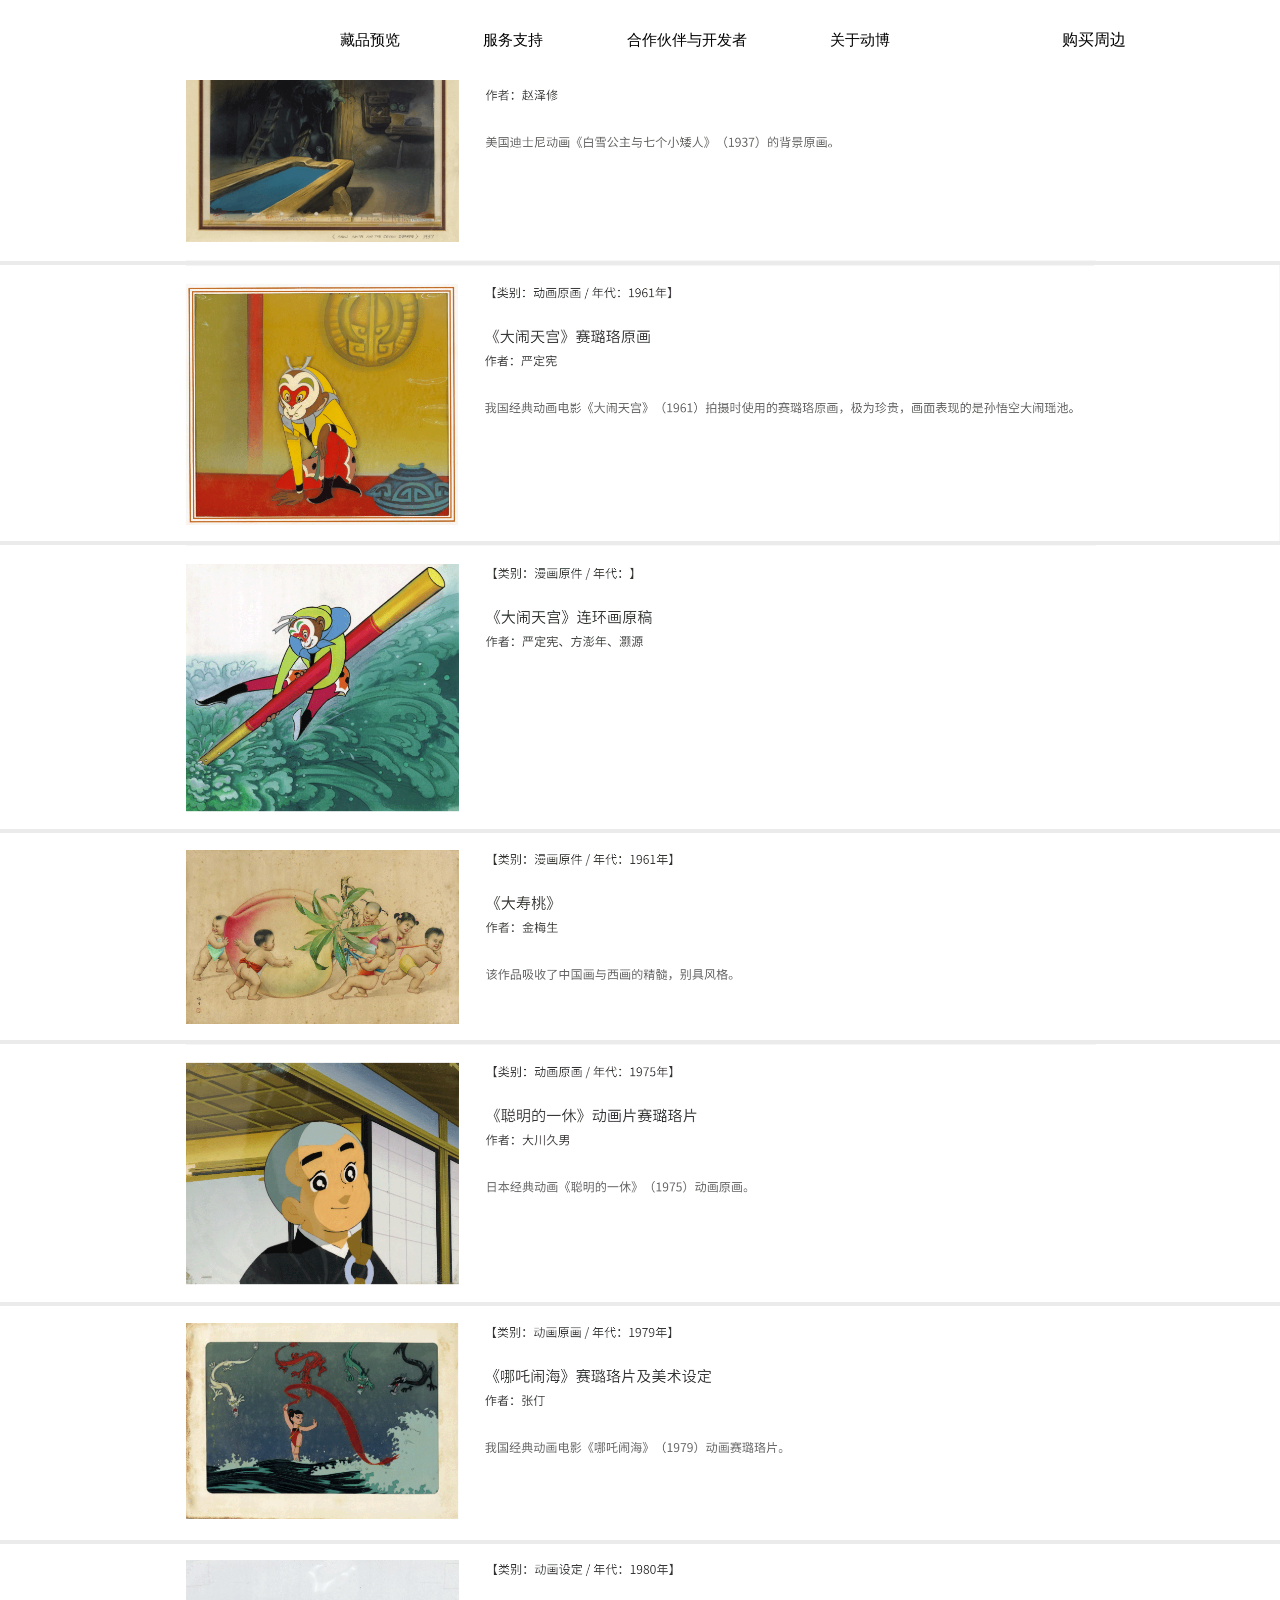
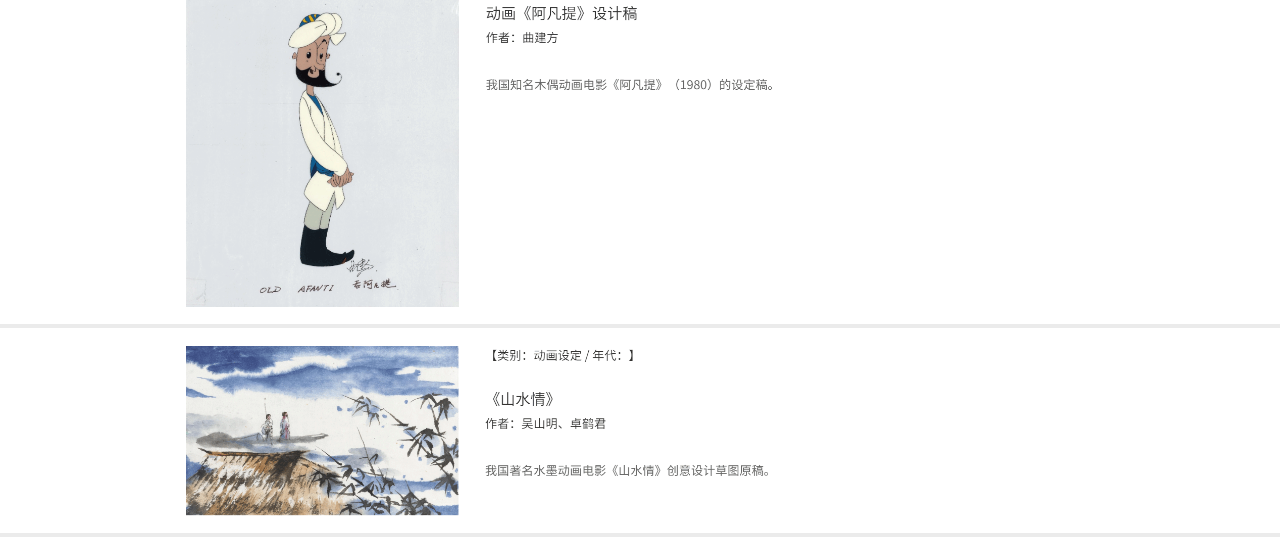
==== commit 7e12e9d1: "Update index.html" ====
--- a/index.html
+++ b/index.html
@@ -116,14 +116,14 @@
 					</div>
 				</div>
 			</div>
-			<img src="https://thumbnail0.baidupcs.com/thumbnail/3f31932a4p9e7098cb78d684b0093115?fid=1100049067549-250528-961649591077145&time=1704942000&rt=sh&sign=FDTAER-DCb740ccc5511e5e8fedcff06b081203-b0fP56nhVGVCSr040HXbVQQkuFA%3D&expires=8h&chkv=0&chkbd=0&chkpc=&dp-logid=242697748987706243&dp-callid=0&file_type=0&size=c1920_u1080&quality=90&vuk=-&ft=video&autopolicy=1" />
-			<img src="https://thumbnail0.baidupcs.com/thumbnail/abae15fedn7564456b1204fe8dc5ae85?fid=1100049067549-250528-428271651131821&time=1704942000&rt=sh&sign=FDTAER-DCb740ccc5511e5e8fedcff06b081203-x5nnnQ3IK2bQbeweT6W%2BLzqY5bQ%3D&expires=8h&chkv=0&chkbd=0&chkpc=&dp-logid=242697748987706243&dp-callid=0&file_type=0&size=c1920_u1080&quality=90&vuk=-&ft=video&autopolicy=1" />
-			<img src="https://thumbnail0.baidupcs.com/thumbnail/ae0b21af5u2a4d3f4ff5de5d562b66be?fid=1100049067549-250528-828181870262966&time=1704942000&rt=sh&sign=FDTAER-DCb740ccc5511e5e8fedcff06b081203-f5aHUE0ML1DNfx%2FmHCrvXMDvfoE%3D&expires=8h&chkv=0&chkbd=0&chkpc=&dp-logid=242697748987706243&dp-callid=0&file_type=0&size=c1920_u1080&quality=90&vuk=-&ft=video&autopolicy=1" />
-			<img src="https://thumbnail0.baidupcs.com/thumbnail/ee5055441m132168dba936076ff0ff58?fid=1100049067549-250528-424950023424142&time=1704942000&rt=sh&sign=FDTAER-DCb740ccc5511e5e8fedcff06b081203-kZVCa6pCFbS%2FzbZQvqnxppsV3h0%3D&expires=8h&chkv=0&chkbd=0&chkpc=&dp-logid=242697748987706243&dp-callid=0&file_type=0&size=c1920_u1080&quality=90&vuk=-&ft=video&autopolicy=1" />
-			<img src="https://thumbnail0.baidupcs.com/thumbnail/002abc301rc53f39e582407ad238b76a?fid=1100049067549-250528-327082136793776&time=1704942000&rt=sh&sign=FDTAER-DCb740ccc5511e5e8fedcff06b081203-3o%2BR0pk75v3LIyuYTHLs6yVcIl8%3D&expires=8h&chkv=0&chkbd=0&chkpc=&dp-logid=242697748987706243&dp-callid=0&file_type=0&size=c1920_u1080&quality=90&vuk=-&ft=video&autopolicy=1" />
-			<img src="https://thumbnail0.baidupcs.com/thumbnail/a63ab63a0sfdc2bc5fd3de2d74e4b7b1?fid=1100049067549-250528-818912879195441&time=1704942000&rt=sh&sign=FDTAER-DCb740ccc5511e5e8fedcff06b081203-j4C1AP87AKwX84EhHyxs1eMCkoo%3D&expires=8h&chkv=0&chkbd=0&chkpc=&dp-logid=242697748987706243&dp-callid=0&file_type=0&size=c1920_u1080&quality=90&vuk=-&ft=video&autopolicy=1" />
-			<img src="https://thumbnail0.baidupcs.com/thumbnail/28282bd5fnc2c2e181ea9a2532ae7257?fid=1100049067549-250528-541861097739239&time=1704942000&rt=sh&sign=FDTAER-DCb740ccc5511e5e8fedcff06b081203-XuXgYNcYaSOF%2FPNcdhcecD4AoJA%3D&expires=8h&chkv=0&chkbd=0&chkpc=&dp-logid=242697748987706243&dp-callid=0&file_type=0&size=c1920_u1080&quality=90&vuk=-&ft=video&autopolicy=1" />
-			<img src="https://thumbnail0.baidupcs.com/thumbnail/4ef0ea178j63831302b67c67f2a1cba4?fid=1100049067549-250528-10840387591821&time=1704942000&rt=sh&sign=FDTAER-DCb740ccc5511e5e8fedcff06b081203-UMzndla8J4%2FMzw%2BtzU3cu1%2BZq5w%3D&expires=8h&chkv=0&chkbd=0&chkpc=&dp-logid=242697748987706243&dp-callid=0&file_type=0&size=c1920_u1080&quality=90&vuk=-&ft=video&autopolicy=1" />
+			<img src="https://alphaxuan.github.io/image/1.gif" />
+			<img src="https://alphaxuan.github.io/image/2.gif" />
+			<img src="https://alphaxuan.github.io/image/3.gif" />
+			<img src="https://alphaxuan.github.io/image/4.gif" />
+			<img src="https://alphaxuan.github.io/image/5.gif" />
+			<img src="https://alphaxuan.github.io/image/6.gif" />
+			<img src="https://alphaxuan.github.io/image/7.gif" />
+			<img src="https://alphaxuan.github.io/image/8.gif" />
 		</div>
 	</body>
 </html>
